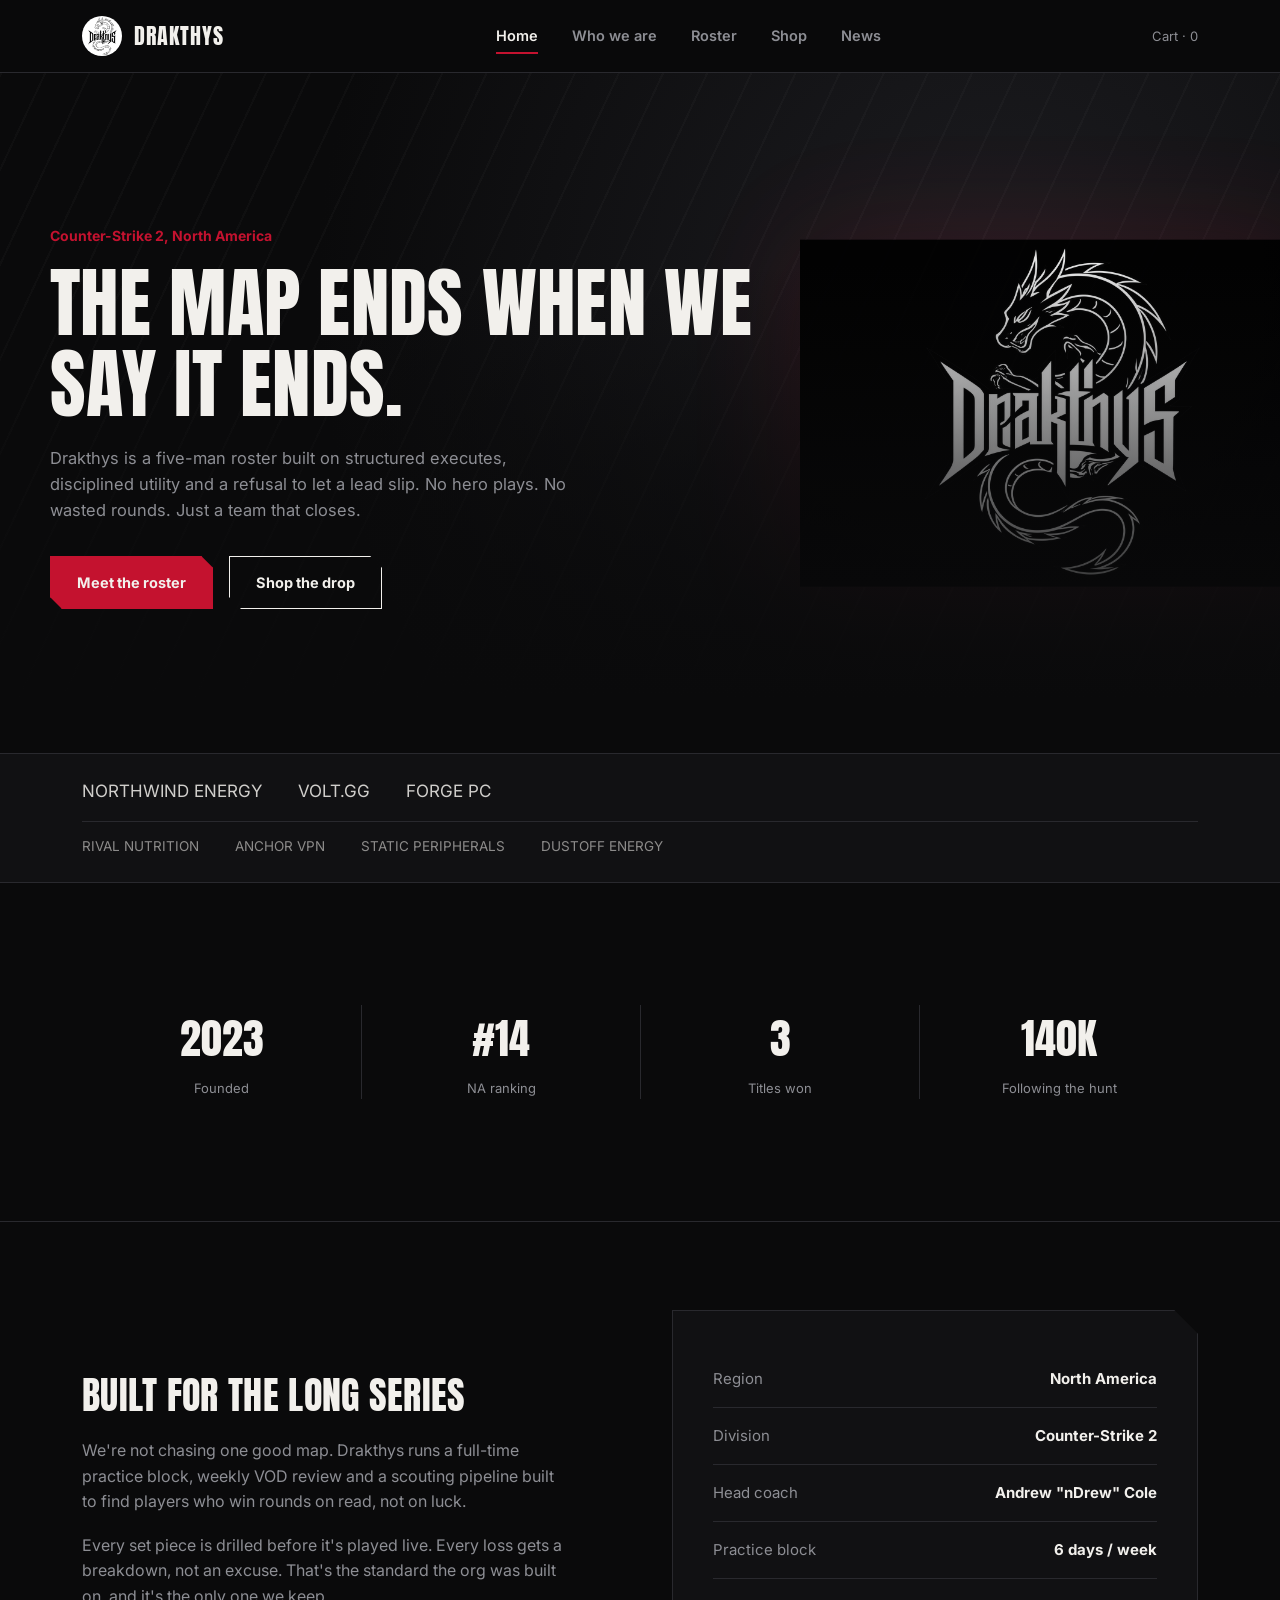
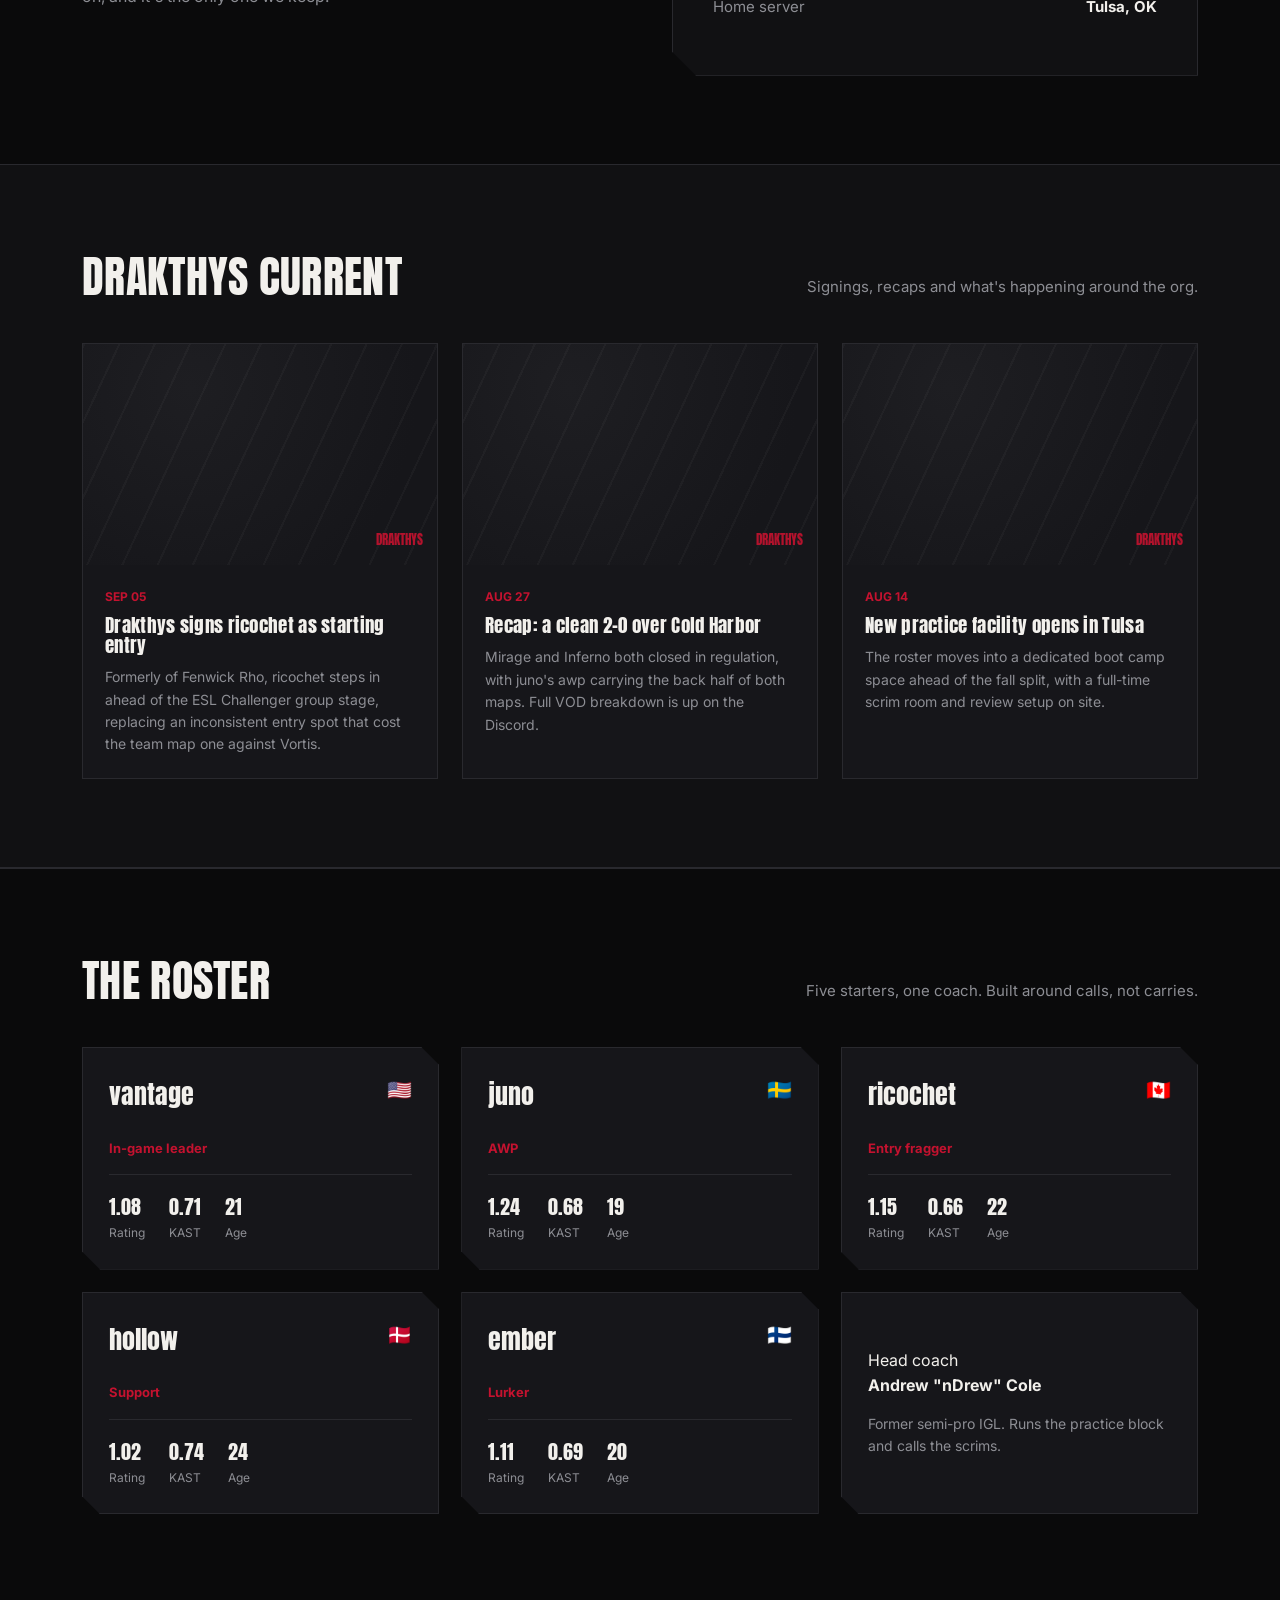
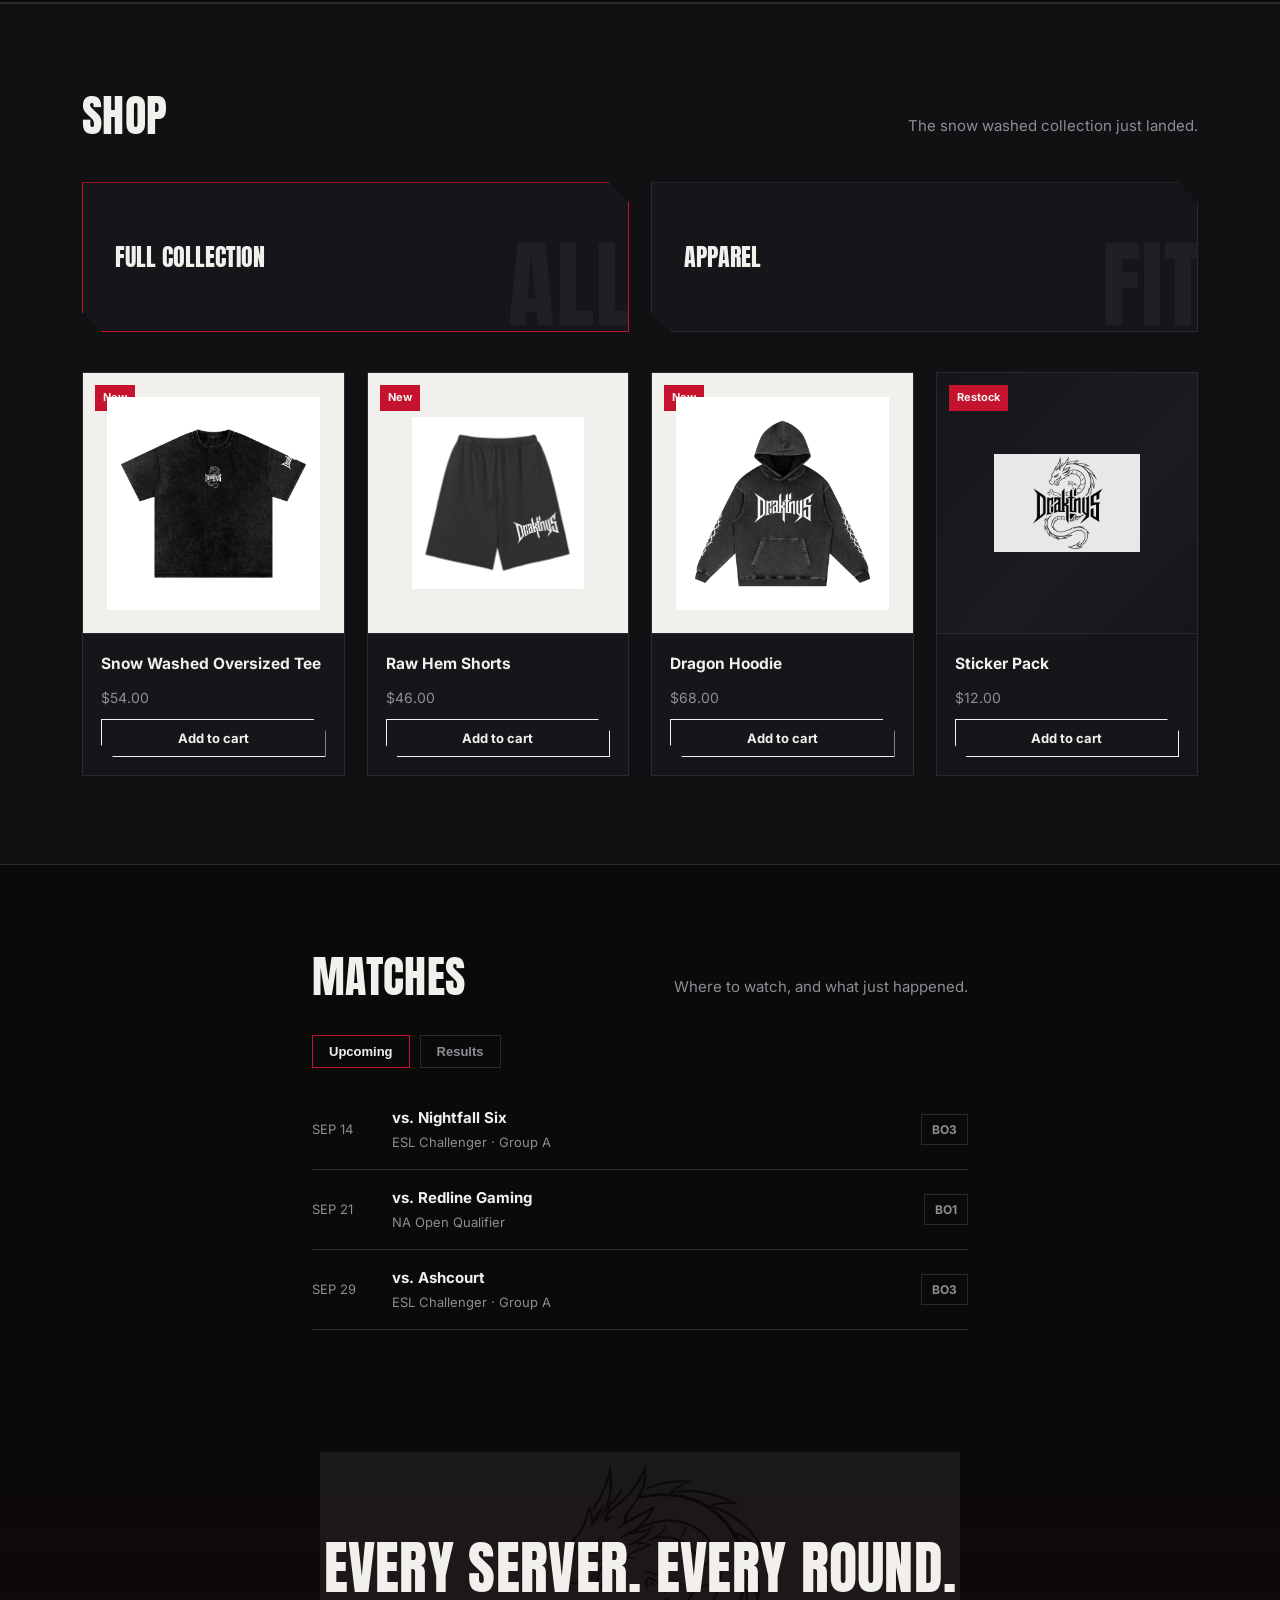
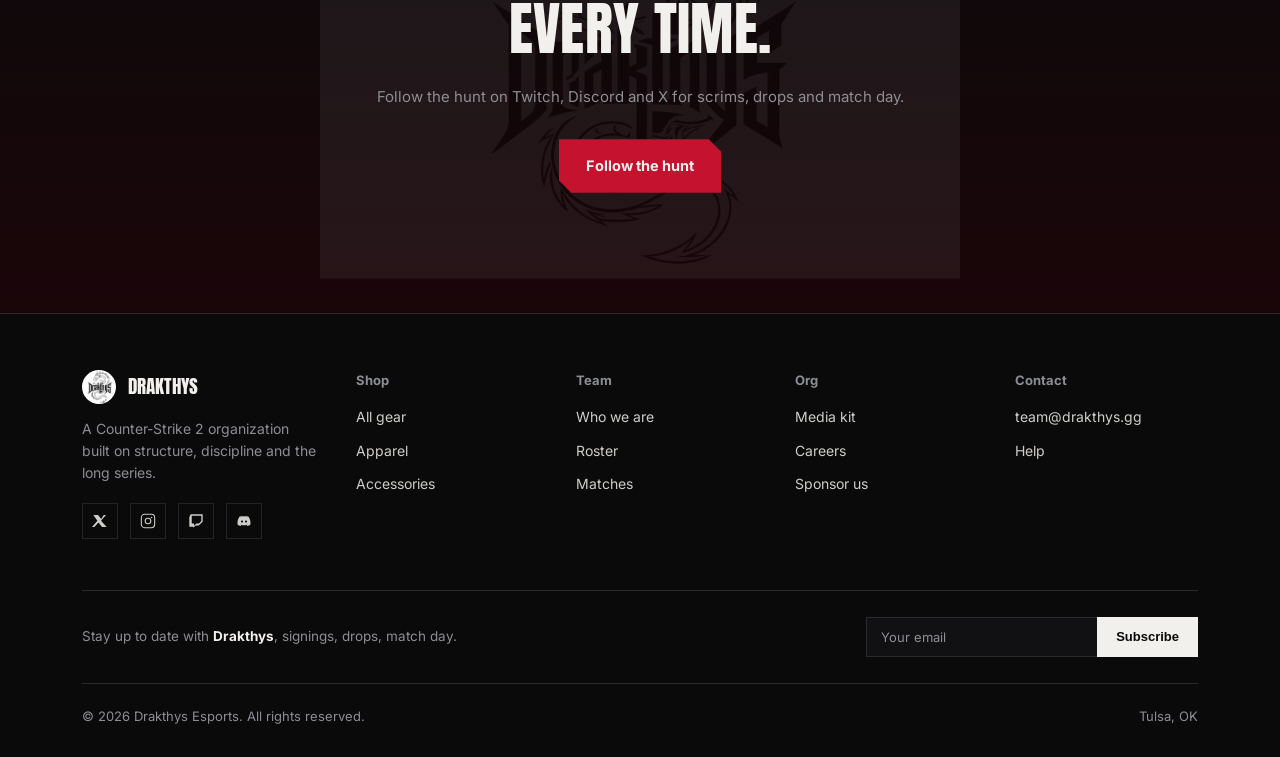
==== index.html @ af1bc524 "Add Drakthys esports site: standalone preview + GHL-ready snippet - index.html: full self-contained " ====
<!DOCTYPE html>
<html lang="en">
<head>
<meta charset="UTF-8">
<meta name="viewport" content="width=device-width, initial-scale=1.0">
<title>Drakthys | Counter-Strike 2 Esports</title>
<meta name="description" content="Drakthys is a North American Counter-Strike 2 esports organization built on structure, discipline and the long series.">
<link rel="preconnect" href="https://fonts.googleapis.com">
<link rel="preconnect" href="https://fonts.gstatic.com" crossorigin>
<link href="https://fonts.googleapis.com/css2?family=Anton&family=Inter:ital,wght@0,400;0,600;0,700;0,800;1,400&display=swap" rel="stylesheet">
<style>
:root{
    --black: #0a0a0b;
    --panel: #111113;
    --panel-2: #16161a;
    --panel-3: #1c1c20;
    --line: #29292e;
    --white: #f2f0ec;
    --mute: #8d8e94;
    --crimson: #c4122f;
    --crimson-dim: #7c0d1f;
    --green: #4ac07a;
  }
  *{margin:0;padding:0;box-sizing:border-box;}
  html{scroll-behavior:smooth;}
  body{background:var(--black);color:var(--white);font-family:'Inter',sans-serif;font-weight:400;line-height:1.6;-webkit-font-smoothing:antialiased;}
  img{max-width:100%;display:block;}
  a{color:inherit;text-decoration:none;}
  .wrap{max-width:1180px;margin:0 auto;padding:0 32px;}
  h1,h2,h3{font-family:'Anton',sans-serif;font-weight:400;letter-spacing:0.3px;line-height:1.05;}

  .btn{display:inline-flex;align-items:center;gap:10px;padding:14px 26px;font-family:'Inter',sans-serif;font-weight:700;font-size:14.5px;border:1px solid var(--white);color:var(--white);background:transparent;clip-path:polygon(0 0, calc(100% - 12px) 0, 100% 12px, 100% 100%, 12px 100%, 0 calc(100% - 12px));cursor:pointer;transition:background .18s ease, color .18s ease, border-color .18s ease;}
  .btn:hover{background:var(--white);color:var(--black);}
  .btn.solid{background:var(--crimson);border-color:var(--crimson);color:var(--white);}
  .btn.solid:hover{background:#a30f27;border-color:#a30f27;color:var(--white);}
  .btn.small{padding:10px 18px;font-size:13px;}

  /* ---------- NAV ---------- */
  header{position:sticky;top:0;z-index:100;background:rgba(10,10,11,0.92);backdrop-filter:blur(6px);border-bottom:1px solid var(--line);}
  .nav{display:flex;align-items:center;justify-content:space-between;padding:16px 32px;max-width:1180px;margin:0 auto;}
  .brand{display:flex;align-items:center;gap:12px;}
  .brand img{height:40px;width:40px;object-fit:cover;border-radius:50%;filter:invert(1) grayscale(1);}
  .brand span{font-family:'Anton',sans-serif;font-size:22px;letter-spacing:1px;}
  .navlinks{display:flex;align-items:center;gap:34px;}
  .navlinks a{font-size:14.5px;font-weight:600;color:var(--mute);transition:color .15s ease;position:relative;}
  .navlinks a:hover, .navlinks a.active{color:var(--white);}
  .navlinks a.active::after{content:'';position:absolute;left:0;right:0;bottom:-6px;height:2px;background:var(--crimson);}
  .navitem{position:relative;}
  .subnav{
    position:absolute;top:calc(100% + 18px);left:50%;transform:translateX(-50%);
    background:var(--panel);border:1px solid var(--line);min-width:170px;
    opacity:0;pointer-events:none;transition:opacity .15s ease, top .15s ease;
    padding:8px 0;
  }
  .navitem:hover .subnav{opacity:1;pointer-events:auto;top:calc(100% + 10px);}
  .subnav a{display:block;padding:10px 18px;font-size:13.5px;color:var(--mute);}
  .subnav a:hover{color:var(--white);background:var(--panel-2);}
  .navcta{display:flex;align-items:center;gap:16px;}
  .cart-count{font-size:13px;color:var(--mute);}
  .burger{display:none;flex-direction:column;gap:5px;background:none;border:none;cursor:pointer;padding:6px;}
  .burger span{width:24px;height:2px;background:var(--white);display:block;}

  /* ---------- HERO (single full-bleed banner) ---------- */
  .hero{position:relative;border-bottom:1px solid var(--line);overflow:hidden;min-height:520px;display:flex;align-items:flex-end;}
  .hero-bg{position:absolute;inset:0;background:radial-gradient(circle at 78% 32%, #1c1c20 0%, var(--black) 62%);}
  .hero-bg::before{content:'';position:absolute;inset:0;background:repeating-linear-gradient(115deg, rgba(242,240,236,0.025) 0 2px, transparent 2px 40px);}
  .hero-emblem{position:absolute;top:50%;right:-40px;transform:translateY(-50%);width:520px;opacity:.9;filter:drop-shadow(0 0 60px rgba(196,18,47,0.18));}
  .hero-scrim{position:absolute;inset:0;background:linear-gradient(0deg, var(--black) 8%, rgba(10,10,11,0.55) 42%, transparent 72%);}
  .hero-content{position:relative;z-index:2;padding:64px 0 56px;width:100%;}
  .hero-content p.kicker{color:var(--crimson);font-weight:700;font-size:14px;margin-bottom:16px;}
  .hero-content h1{font-size:clamp(38px, 6vw, 78px);text-transform:uppercase;max-width:720px;}
  .hero-content p.lede{margin-top:20px;max-width:520px;color:var(--mute);font-size:16.5px;}
  .hero-actions{display:flex;gap:16px;margin-top:32px;flex-wrap:wrap;}

  /* ---------- PARTNER STRIP (two-tier) ---------- */
  .partners{border-bottom:1px solid var(--line);background:var(--panel);padding:24px 0;}
  .partners .wrap{display:flex;flex-direction:column;gap:16px;}
  .partner-tier{display:flex;align-items:center;gap:36px;flex-wrap:wrap;}
  .partner-tier.primary span{font-size:17px;opacity:.85;}
  .partner-tier.secondary span{font-size:13.5px;opacity:.55;}
  .partner-row span{font-family:'Anton',sans-serif;letter-spacing:1px;color:var(--mute);transition:opacity .15s ease, color .15s ease;}
  .partner-tier span:hover{opacity:1;color:var(--white);}
  .partner-tier.secondary{border-top:1px solid var(--line);padding-top:14px;}

  /* ---------- STAT STRIP ---------- */
  .stats{border-bottom:1px solid var(--line);}
  .stats .wrap{display:grid;grid-template-columns:repeat(4,1fr);padding:34px 32px;}
  .stat{text-align:center;border-left:1px solid var(--line);padding:0 12px;}
  .stat:first-child{border-left:none;}
  .stat .num{font-family:'Anton',sans-serif;font-size:clamp(28px,3.4vw,42px);color:var(--white);}
  .stat .lbl{color:var(--mute);font-size:13px;margin-top:6px;}

  section{padding:88px 0;}
  .sec-head{display:flex;justify-content:space-between;align-items:flex-end;gap:24px;margin-bottom:44px;flex-wrap:wrap;}
  .sec-head h2{font-size:clamp(30px,3.6vw,44px);text-transform:uppercase;}
  .sec-head p{color:var(--mute);max-width:420px;font-size:15px;}

  /* ---------- ABOUT ---------- */
  .about .wrap{display:grid;grid-template-columns:1fr 1fr;gap:64px;align-items:center;}
  .about-text p{color:var(--mute);margin-bottom:18px;font-size:16px;max-width:480px;}
  .about-text p:last-of-type{margin-bottom:0;}
  .about-panel{background:var(--panel);border:1px solid var(--line);padding:40px;clip-path:polygon(0 0, calc(100% - 24px) 0, 100% 24px, 100% 100%, 24px 100%, 0 calc(100% - 24px));}
  .about-panel ul{list-style:none;}
  .about-panel li{display:flex;justify-content:space-between;padding:16px 0;border-bottom:1px solid var(--line);font-size:15px;}
  .about-panel li:last-child{border-bottom:none;}
  .about-panel li span:first-child{color:var(--mute);}
  .about-panel li span:last-child{font-weight:700;}

  /* ---------- NEWS (magazine cards) ---------- */
  .news{background:var(--panel);border-top:1px solid var(--line);border-bottom:1px solid var(--line);}
  .news-grid{display:grid;grid-template-columns:repeat(3,1fr);gap:24px;}
  .news-card{background:var(--panel-2);border:1px solid var(--line);overflow:hidden;transition:transform .18s ease, border-color .18s ease;}
  .news-card:hover{transform:translateY(-4px);border-color:var(--crimson);}
  .news-img{aspect-ratio:16/10;position:relative;background:radial-gradient(circle at 30% 20%, #1e1e22, var(--panel-2) 75%);overflow:hidden;}
  .news-img::before{content:'';position:absolute;inset:0;background:repeating-linear-gradient(115deg, rgba(242,240,236,0.03) 0 2px, transparent 2px 32px);}
  .news-img .mark{position:absolute;bottom:14px;right:14px;font-family:'Anton',sans-serif;font-size:13px;color:var(--crimson);opacity:.9;}
  .news-body{padding:22px;}
  .news-body .date{color:var(--crimson);font-size:12px;font-weight:700;margin-bottom:10px;}
  .news-body h3{font-size:19px;text-transform:none;margin-bottom:10px;}
  .news-body p{color:var(--mute);font-size:14px;}

  /* ---------- ROSTER ---------- */
  .roster{border-top:1px solid var(--line);border-bottom:1px solid var(--line);}
  .roster-grid{display:grid;grid-template-columns:repeat(3,1fr);gap:22px;}
  .player{background:var(--panel-2);border:1px solid var(--line);padding:26px;clip-path:polygon(0 0, calc(100% - 18px) 0, 100% 18px, 100% 100%, 18px 100%, 0 calc(100% - 18px));transition:border-color .18s ease, transform .18s ease;}
  .player:hover{border-color:var(--crimson);transform:translateY(-3px);}
  .player-top{display:flex;justify-content:space-between;align-items:flex-start;margin-bottom:22px;}
  .player-tag{font-family:'Anton',sans-serif;font-size:26px;}
  .player-flag{font-size:20px;}
  .player-role{color:var(--crimson);font-size:13px;font-weight:700;margin-bottom:16px;}
  .player-stats{display:flex;gap:24px;border-top:1px solid var(--line);padding-top:16px;}
  .player-stats div span{display:block;}
  .player-stats .v{font-family:'Anton',sans-serif;font-size:20px;}
  .player-stats .k{color:var(--mute);font-size:12px;}

  /* ---------- SHOP (category tiles + grid) ---------- */
  .shop{background:var(--panel);border-top:1px solid var(--line);border-bottom:1px solid var(--line);}
  .shop-tiles{display:grid;grid-template-columns:1fr 1fr;gap:22px;margin-bottom:40px;}
  .shop-tile{
    position:relative;height:150px;background:var(--panel-2);border:1px solid var(--line);
    display:flex;align-items:center;padding:0 32px;cursor:pointer;overflow:hidden;
    clip-path:polygon(0 0, calc(100% - 20px) 0, 100% 20px, 100% 100%, 20px 100%, 0 calc(100% - 20px));
    transition:border-color .18s ease;
  }
  .shop-tile:hover, .shop-tile.active{border-color:var(--crimson);}
  .shop-tile span.wm{position:absolute;right:-6px;bottom:-30px;font-family:'Anton',sans-serif;font-size:96px;color:var(--line);opacity:.5;letter-spacing:1px;user-select:none;}
  .shop-tile span.label{position:relative;z-index:1;font-family:'Anton',sans-serif;font-size:24px;text-transform:uppercase;}
  .shop-grid{display:grid;grid-template-columns:repeat(4,1fr);gap:22px;}
  .product{background:var(--panel-2);border:1px solid var(--line);overflow:hidden;display:flex;flex-direction:column;transition:opacity .2s ease;}
  .product.hide{display:none;}
  .product-img{aspect-ratio:1/1;background:linear-gradient(135deg, var(--panel-2) 0%, #1c1c20 60%, var(--panel-2) 100%);display:flex;align-items:center;justify-content:center;border-bottom:1px solid var(--line);position:relative;}
  .product-img img{width:56%;opacity:.9;filter:invert(1) grayscale(1);}
  .product-tag{position:absolute;top:12px;left:12px;background:var(--crimson);color:var(--white);font-size:11px;font-weight:700;padding:4px 8px;}
  .product-info{padding:18px;display:flex;flex-direction:column;gap:10px;flex:1;}
  .product-info h4{font-size:15.5px;font-weight:700;}
  .product-info .price{color:var(--mute);font-size:14px;}
  .product-info .btn{margin-top:auto;justify-content:center;width:100%;}
  .product-img.photo{background:var(--white);}
  .product-img.photo .swap-wrap{position:relative;width:82%;height:82%;}
  .product-img.photo .swap-wrap img{position:absolute;inset:0;width:100%;height:100%;object-fit:contain;filter:none;opacity:1;transition:opacity .3s ease;}
  .product-img.photo .swap-wrap img.back{opacity:0;}
  .product-img.photo:hover .swap-wrap img.front{opacity:0;}
  .product-img.photo:hover .swap-wrap img.back{opacity:1;}

  /* ---------- MATCHES ---------- */
  .matches .wrap{max-width:720px;}
  .match-tabs{display:flex;gap:10px;margin-bottom:22px;}
  .match-tab{background:none;border:1px solid var(--line);color:var(--mute);font-size:13px;font-weight:700;padding:8px 16px;cursor:pointer;transition:border-color .15s ease, color .15s ease;}
  .match-tab.active{border-color:var(--crimson);color:var(--white);}
  .match-panel{display:none;}
  .match-panel.active{display:block;}
  .m-row{display:grid;grid-template-columns:auto 1fr auto;gap:16px;align-items:center;padding:16px 0;border-bottom:1px solid var(--line);}
  .m-date{color:var(--mute);font-size:13px;width:64px;}
  .m-mid .opp{font-weight:700;font-size:15px;}
  .m-mid .evt{color:var(--mute);font-size:13px;margin-top:2px;}
  .m-score{font-family:'Anton',sans-serif;font-size:18px;}
  .m-score.win{color:var(--green);}
  .m-score.loss{color:var(--crimson);}
  .m-tag{font-size:12px;font-weight:700;padding:5px 10px;border:1px solid var(--line);color:var(--mute);}

  /* ---------- CLOSING STATEMENT BAND ---------- */
  .statement{
    position:relative;text-align:center;padding:120px 0;overflow:hidden;
    background:linear-gradient(180deg, var(--black) 0%, #1a0509 100%);
    border-bottom:1px solid var(--line);
  }
  .statement img{
    position:absolute;top:50%;left:50%;transform:translate(-50%,-50%);
    width:640px;opacity:.06;filter:invert(1) grayscale(1);pointer-events:none;
  }
  .statement h2{position:relative;z-index:1;font-size:clamp(30px,5vw,58px);text-transform:uppercase;max-width:760px;margin:0 auto 26px;}
  .statement p{position:relative;z-index:1;color:var(--mute);font-size:15px;margin-bottom:30px;}
  .statement .btn{position:relative;z-index:1;}

  /* ---------- FOOTER ---------- */
  footer{padding:56px 0 0;}
  .foot-top{display:grid;grid-template-columns:1.3fr 1fr 1fr 1fr 1fr;gap:36px;padding-bottom:40px;border-bottom:1px solid var(--line);}
  .foot-brand{display:flex;align-items:center;gap:12px;margin-bottom:14px;}
  .foot-brand img{height:34px;width:34px;border-radius:50%;object-fit:cover;filter:invert(1) grayscale(1);}
  .foot-brand span{font-family:'Anton',sans-serif;font-size:19px;}
  .foot-col p.h{font-weight:700;font-size:13px;margin-bottom:16px;color:var(--mute);}
  .foot-col a{display:block;font-size:14px;color:var(--white);opacity:.85;margin-bottom:11px;}
  .foot-col a:hover{opacity:1;color:var(--crimson);}
  .foot-desc{color:var(--mute);font-size:14px;max-width:260px;}
  .social-row{display:flex;gap:12px;margin-top:18px;}
  .social-row a{width:36px;height:36px;border:1px solid var(--line);display:flex;align-items:center;justify-content:center;transition:border-color .15s ease;}
  .social-row a:hover{border-color:var(--crimson);}
  .foot-news{
    display:flex;justify-content:space-between;align-items:center;gap:20px;
    padding:26px 0;border-bottom:1px solid var(--line);flex-wrap:wrap;
  }
  .foot-news p{font-size:13.5px;color:var(--mute);}
  .foot-news p strong{color:var(--white);}
  .foot-news-form{display:flex;gap:0;min-width:260px;}
  .foot-news-form input{flex:1;padding:11px 14px;border:1px solid var(--line);border-right:none;background:var(--panel);color:var(--white);font-family:'Inter',sans-serif;font-size:13px;}
  .foot-news-form input::placeholder{color:var(--mute);}
  .foot-news-form button{padding:0 18px;border:1px solid var(--white);background:var(--white);color:var(--black);font-weight:800;font-size:13px;cursor:pointer;}
  .foot-bottom{display:flex;justify-content:space-between;align-items:center;padding:22px 0 30px;color:var(--mute);font-size:13px;flex-wrap:wrap;gap:10px;}

  @media (max-width: 940px){
    .foot-top{grid-template-columns:1fr 1fr 1fr;}
    .hero{min-height:auto;}
    .hero-emblem{width:340px;opacity:.5;}
  }
  @media (max-width: 880px){
    .navlinks{position:absolute;top:100%;left:0;right:0;background:var(--black);flex-direction:column;align-items:flex-start;gap:0;border-top:1px solid var(--line);max-height:0;overflow:hidden;transition:max-height .25s ease;}
    .navlinks.open{max-height:400px;}
    .navlinks a{padding:16px 32px;width:100%;border-bottom:1px solid var(--line);}
    .navitem .subnav{position:static;opacity:1;pointer-events:auto;border:none;transform:none;padding:0 0 0 16px;background:none;}
    .burger{display:flex;}
    .about .wrap{grid-template-columns:1fr;}
    .roster-grid{grid-template-columns:1fr;}
    .news-grid{grid-template-columns:1fr;}
    .shop-tiles{grid-template-columns:1fr;}
    .shop-grid{grid-template-columns:repeat(2,1fr);}
    .foot-top{grid-template-columns:1fr 1fr;}
    .foot-news{flex-direction:column;align-items:flex-start;}
  }
  @media (max-width: 520px){
    .shop-grid{grid-template-columns:1fr;}
    .foot-top{grid-template-columns:1fr;}
    .wrap{padding:0 20px;}
    .partner-tier{gap:22px;}
  }
</style>
</head>
<body>
<header>
  <nav class="nav">
    <a href="#top" class="brand">
      <img src="[data-uri]" alt="Drakthys logo">
      <span>DRAKTHYS</span>
    </a>
    <div class="navlinks" id="navlinks">
      <a href="#top" class="active">Home</a>
      <a href="#about">Who we are</a>
      <a href="#roster">Roster</a>
      <div class="navitem">
        <a href="#shop">Shop</a>
        <div class="subnav">
          <a href="#shop" onclick="filterShop('apparel')">Apparel</a>
          <a href="#shop" onclick="filterShop('accessories')">Accessories</a>
        </div>
      </div>
      <a href="#news">News</a>
    </div>
    <div class="navcta">
      <span class="cart-count" id="cartCount">Cart · 0</span>
      <button class="burger" id="burger" aria-label="Menu"><span></span><span></span><span></span></button>
    </div>
  </nav>
</header>

<main id="top">

  <section class="hero">
    <div class="hero-bg"></div>
    <img class="hero-emblem" src="[data-uri]" alt="Drakthys dragon emblem">
    <div class="hero-scrim"></div>
    <div class="hero-content wrap">
      <p class="kicker">Counter-Strike 2, North America</p>
      <h1>The map ends when we say it ends.</h1>
      <p class="lede">Drakthys is a five-man roster built on structured executes, disciplined utility and a refusal to let a lead slip. No hero plays. No wasted rounds. Just a team that closes.</p>
      <div class="hero-actions">
        <a href="#roster" class="btn solid">Meet the roster</a>
        <a href="#shop" class="btn">Shop the drop</a>
      </div>
    </div>
  </section>

  <section class="partners">
    <div class="wrap">
      <div class="partner-tier primary">
        <span>NORTHWIND ENERGY</span>
        <span>VOLT.GG</span>
        <span>FORGE PC</span>
      </div>
      <div class="partner-tier secondary">
        <span>RIVAL NUTRITION</span>
        <span>ANCHOR VPN</span>
        <span>STATIC PERIPHERALS</span>
        <span>DUSTOFF ENERGY</span>
      </div>
    </div>
  </section>

  <section class="stats">
    <div class="wrap">
      <div class="stat"><div class="num">2023</div><div class="lbl">Founded</div></div>
      <div class="stat"><div class="num">#14</div><div class="lbl">NA ranking</div></div>
      <div class="stat"><div class="num">3</div><div class="lbl">Titles won</div></div>
      <div class="stat"><div class="num">140K</div><div class="lbl">Following the hunt</div></div>
    </div>
  </section>

  <section class="about" id="about">
    <div class="wrap">
      <div class="about-text">
        <h2 style="text-transform:uppercase;font-size:clamp(28px,3.4vw,38px);margin-bottom:22px;">Built for the long series</h2>
        <p>We're not chasing one good map. Drakthys runs a full-time practice block, weekly VOD review and a scouting pipeline built to find players who win rounds on read, not on luck.</p>
        <p>Every set piece is drilled before it's played live. Every loss gets a breakdown, not an excuse. That's the standard the org was built on, and it's the only one we keep.</p>
      </div>
      <div class="about-panel">
        <ul>
          <li><span>Region</span><span>North America</span></li>
          <li><span>Division</span><span>Counter-Strike 2</span></li>
          <li><span>Head coach</span><span>Andrew "nDrew" Cole</span></li>
          <li><span>Practice block</span><span>6 days / week</span></li>
          <li><span>Home server</span><span>Tulsa, OK</span></li>
        </ul>
      </div>
    </div>
  </section>

  <section class="news" id="news">
    <div class="wrap">
      <div class="sec-head">
        <h2>Drakthys current</h2>
        <p>Signings, recaps and what's happening around the org.</p>
      </div>
      <div class="news-grid">
        <div class="news-card">
          <div class="news-img"><span class="mark">DRAKTHYS</span></div>
          <div class="news-body">
            <div class="date">SEP 05</div>
            <h3>Drakthys signs ricochet as starting entry</h3>
            <p>Formerly of Fenwick Rho, ricochet steps in ahead of the ESL Challenger group stage, replacing an inconsistent entry spot that cost the team map one against Vortis.</p>
          </div>
        </div>
        <div class="news-card">
          <div class="news-img"><span class="mark">DRAKTHYS</span></div>
          <div class="news-body">
            <div class="date">AUG 27</div>
            <h3>Recap: a clean 2-0 over Cold Harbor</h3>
            <p>Mirage and Inferno both closed in regulation, with juno's awp carrying the back half of both maps. Full VOD breakdown is up on the Discord.</p>
          </div>
        </div>
        <div class="news-card">
          <div class="news-img"><span class="mark">DRAKTHYS</span></div>
          <div class="news-body">
            <div class="date">AUG 14</div>
            <h3>New practice facility opens in Tulsa</h3>
            <p>The roster moves into a dedicated boot camp space ahead of the fall split, with a full-time scrim room and review setup on site.</p>
          </div>
        </div>
      </div>
    </div>
  </section>

  <section class="roster" id="roster">
    <div class="wrap">
      <div class="sec-head">
        <h2>The roster</h2>
        <p>Five starters, one coach. Built around calls, not carries.</p>
      </div>
      <div class="roster-grid">
        <div class="player">
          <div class="player-top"><span class="player-tag">vantage</span><span class="player-flag">🇺🇸</span></div>
          <div class="player-role">In-game leader</div>
          <div class="player-stats"><div><span class="v">1.08</span><span class="k">Rating</span></div><div><span class="v">0.71</span><span class="k">KAST</span></div><div><span class="v">21</span><span class="k">Age</span></div></div>
        </div>
        <div class="player">
          <div class="player-top"><span class="player-tag">juno</span><span class="player-flag">🇸🇪</span></div>
          <div class="player-role">AWP</div>
          <div class="player-stats"><div><span class="v">1.24</span><span class="k">Rating</span></div><div><span class="v">0.68</span><span class="k">KAST</span></div><div><span class="v">19</span><span class="k">Age</span></div></div>
        </div>
        <div class="player">
          <div class="player-top"><span class="player-tag">ricochet</span><span class="player-flag">🇨🇦</span></div>
          <div class="player-role">Entry fragger</div>
          <div class="player-stats"><div><span class="v">1.15</span><span class="k">Rating</span></div><div><span class="v">0.66</span><span class="k">KAST</span></div><div><span class="v">22</span><span class="k">Age</span></div></div>
        </div>
        <div class="player">
          <div class="player-top"><span class="player-tag">hollow</span><span class="player-flag">🇩🇰</span></div>
          <div class="player-role">Support</div>
          <div class="player-stats"><div><span class="v">1.02</span><span class="k">Rating</span></div><div><span class="v">0.74</span><span class="k">KAST</span></div><div><span class="v">24</span><span class="k">Age</span></div></div>
        </div>
        <div class="player">
          <div class="player-top"><span class="player-tag">ember</span><span class="player-flag">🇫🇮</span></div>
          <div class="player-role">Lurker</div>
          <div class="player-stats"><div><span class="v">1.11</span><span class="k">Rating</span></div><div><span class="v">0.69</span><span class="k">KAST</span></div><div><span class="v">20</span><span class="k">Age</span></div></div>
        </div>
        <div class="player" style="display:flex;flex-direction:column;justify-content:center;">
          <div class="who">Head coach<br><strong>Andrew "nDrew" Cole</strong></div>
          <p style="color:var(--mute);font-size:14px;margin-top:14px;">Former semi-pro IGL. Runs the practice block and calls the scrims.</p>
        </div>
      </div>
    </div>
  </section>

  <section class="shop" id="shop">
    <div class="wrap">
      <div class="sec-head">
        <h2>Shop</h2>
        <p>The snow washed collection just landed.</p>
      </div>
      <div class="shop-tiles">
        <div class="shop-tile active" data-filter="all" onclick="filterShop('all')">
          <span class="wm">ALL</span><span class="label">Full collection</span>
        </div>
        <div class="shop-tile" data-filter="apparel" onclick="filterShop('apparel')">
          <span class="wm">FIT</span><span class="label">Apparel</span>
        </div>
      </div>
      <div class="shop-grid">
        <div class="product" data-cat="apparel">
          <div class="product-img photo"><span class="product-tag">New</span>
            <div class="swap-wrap">
              <img class="front" src="[data-uri]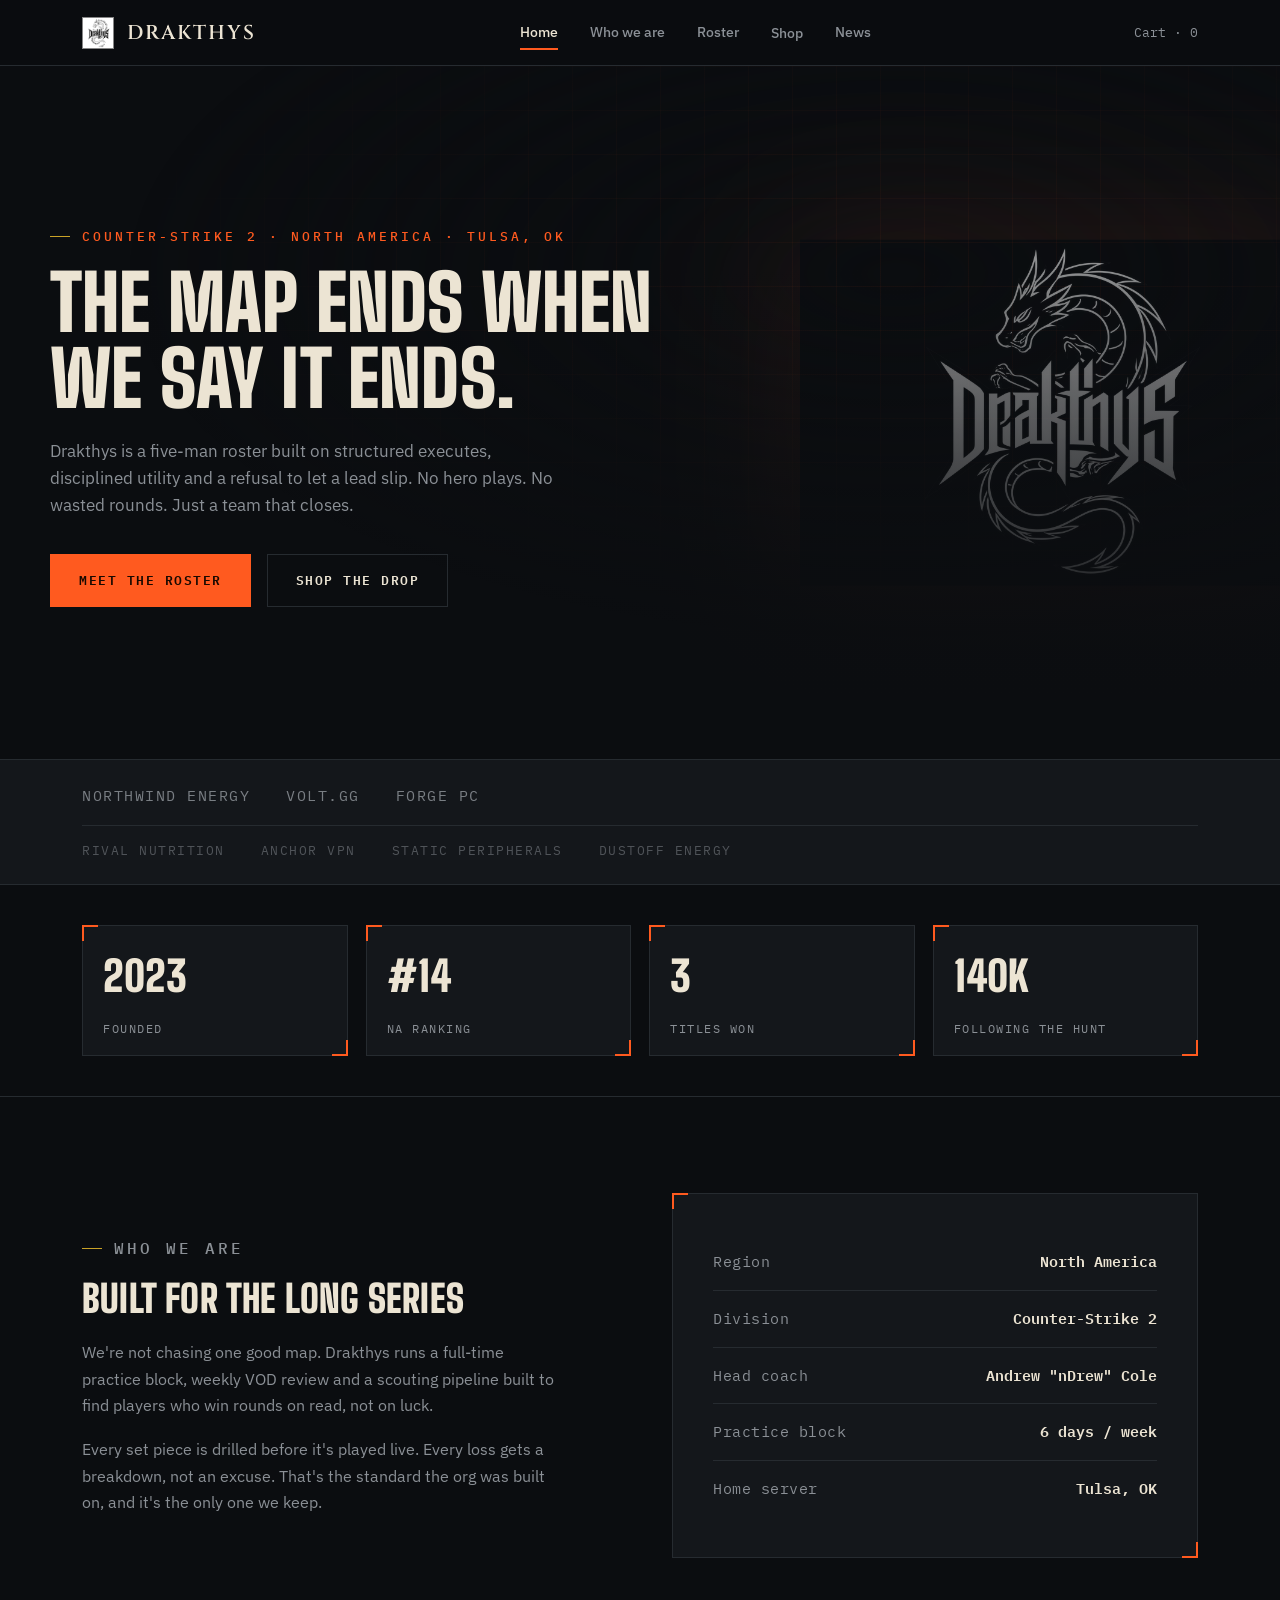
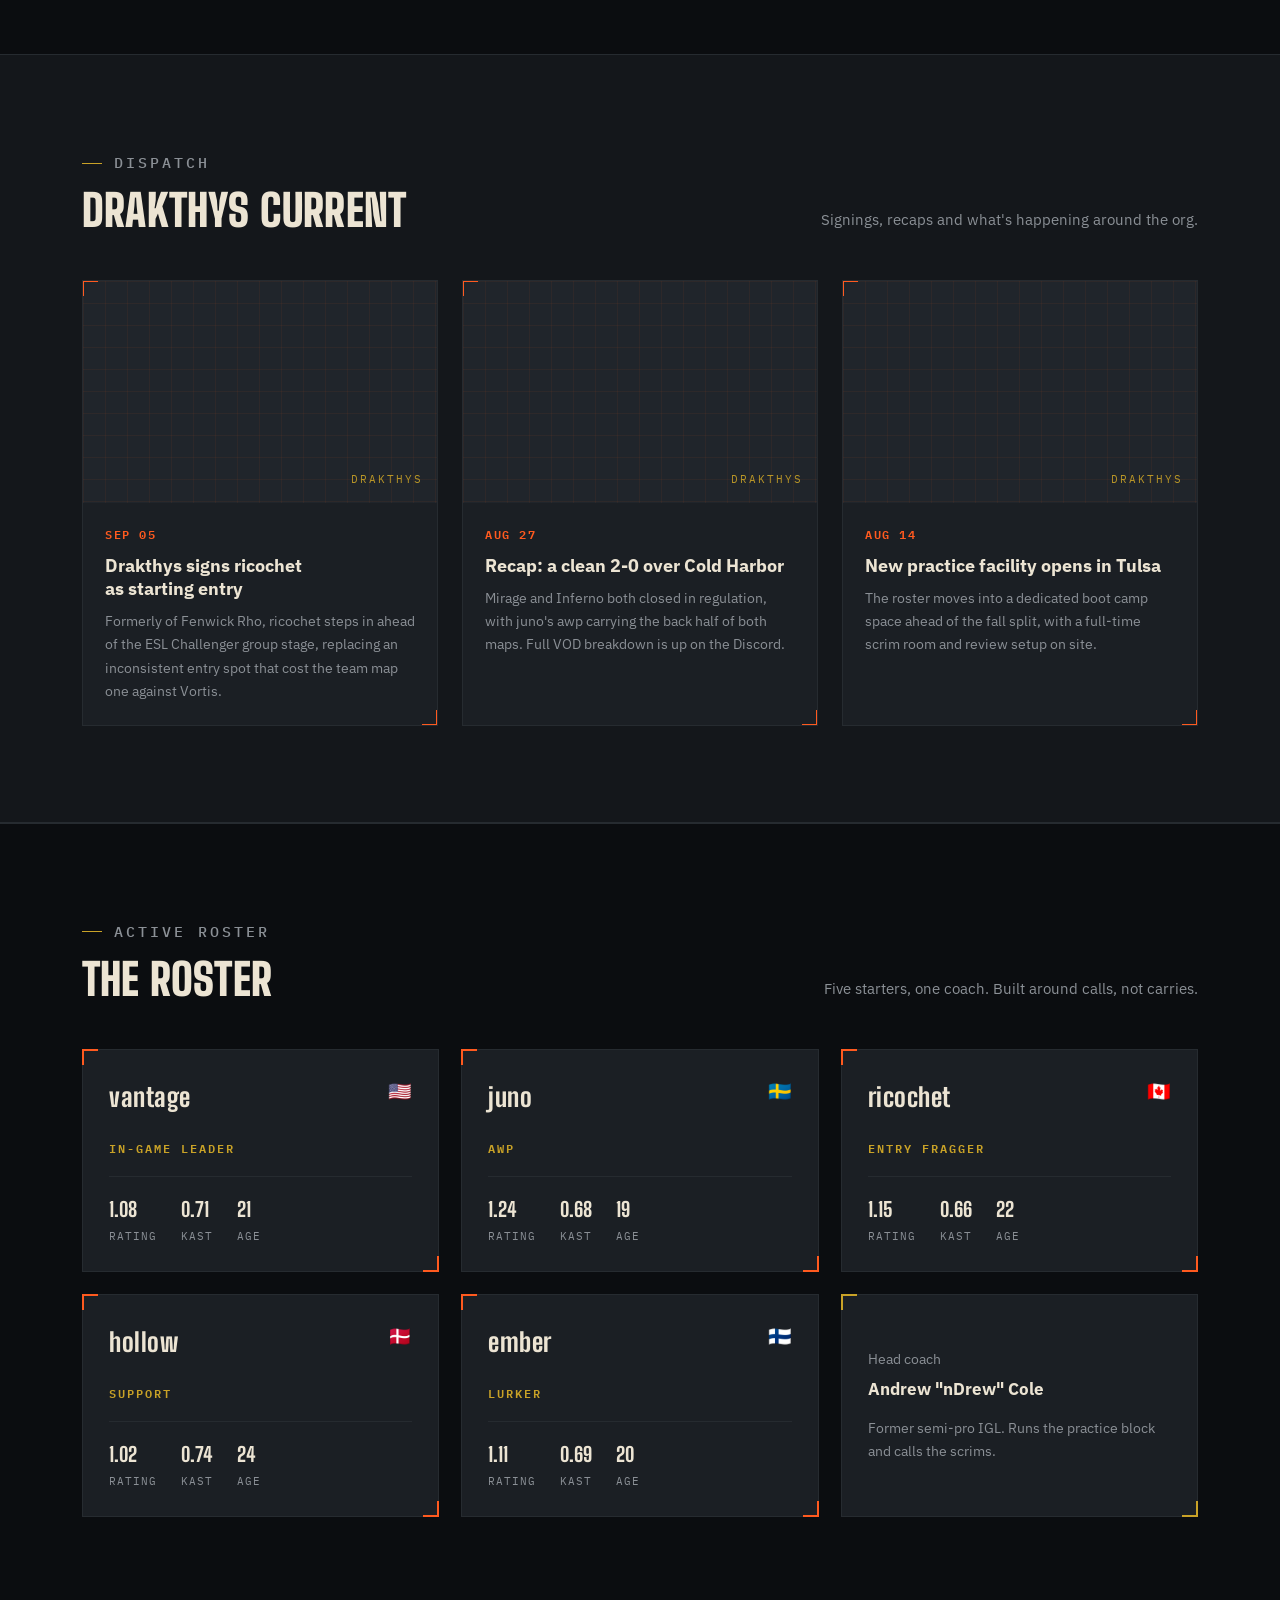
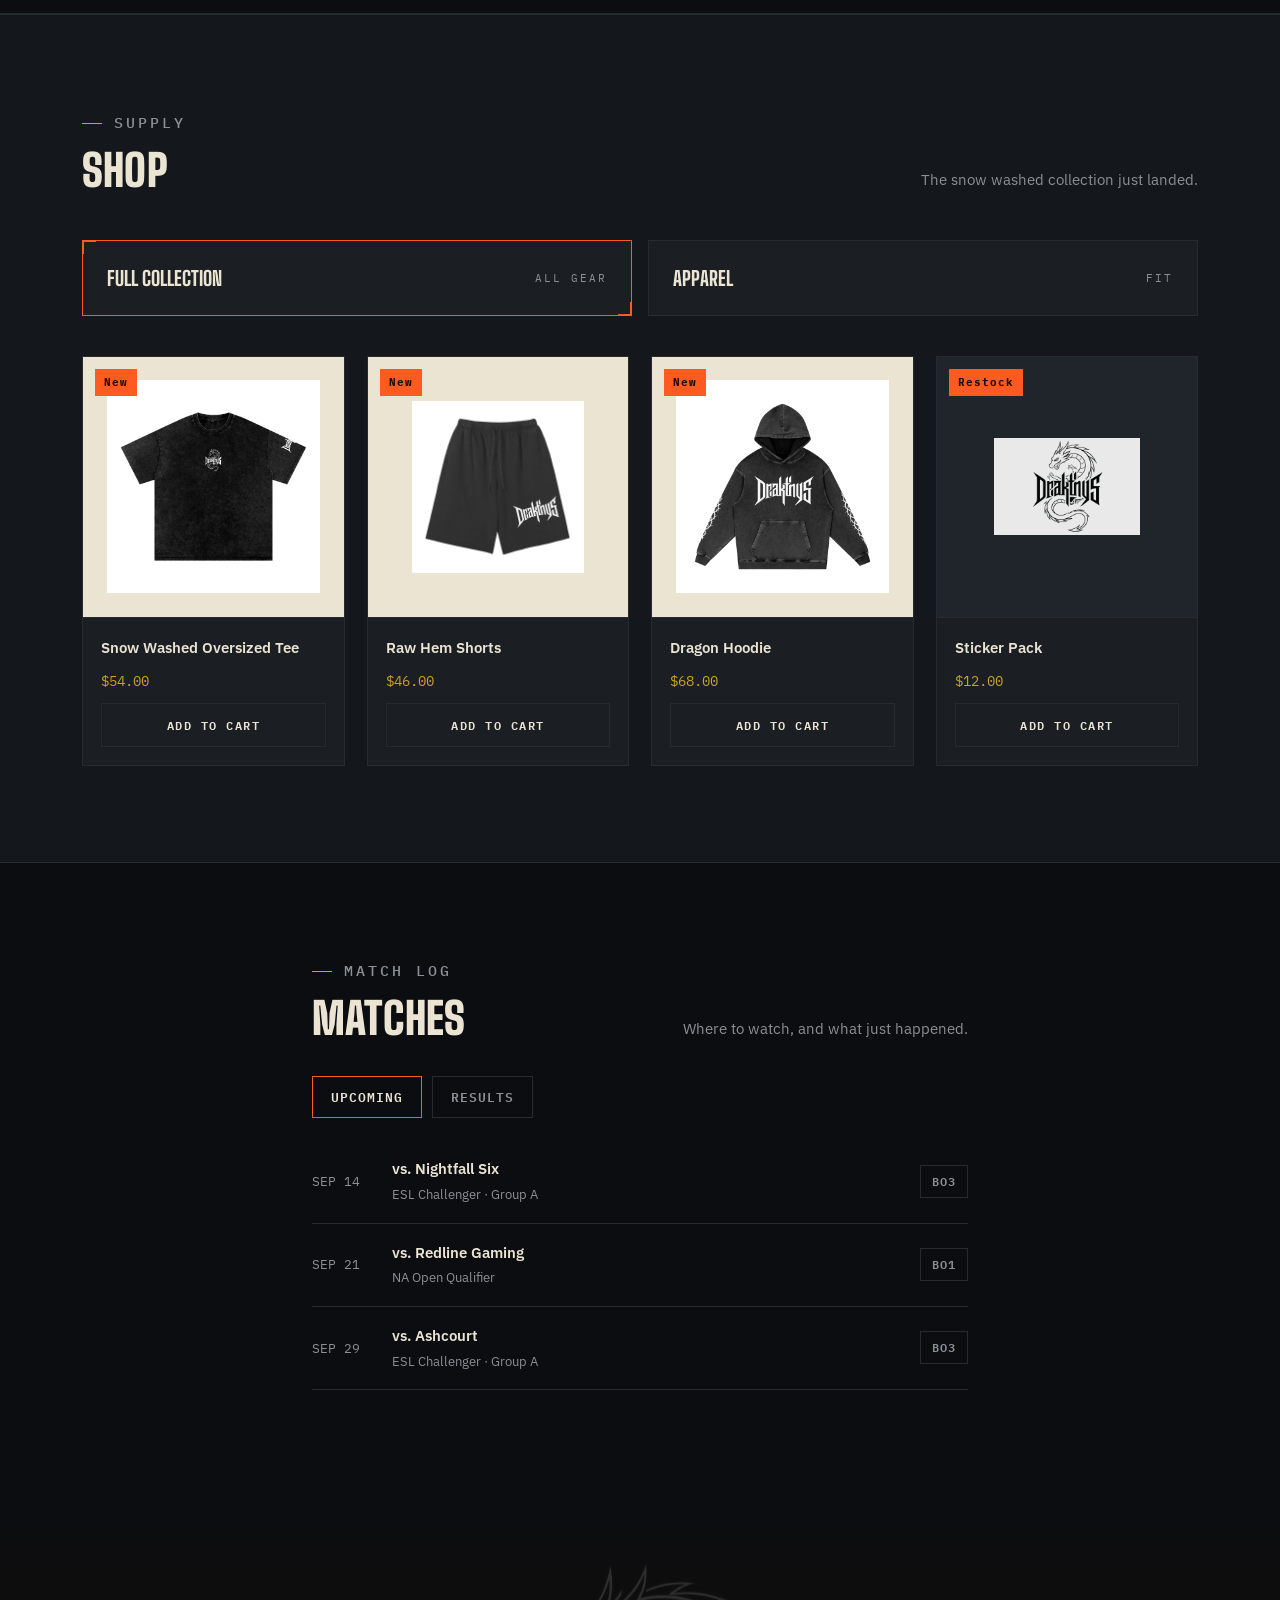
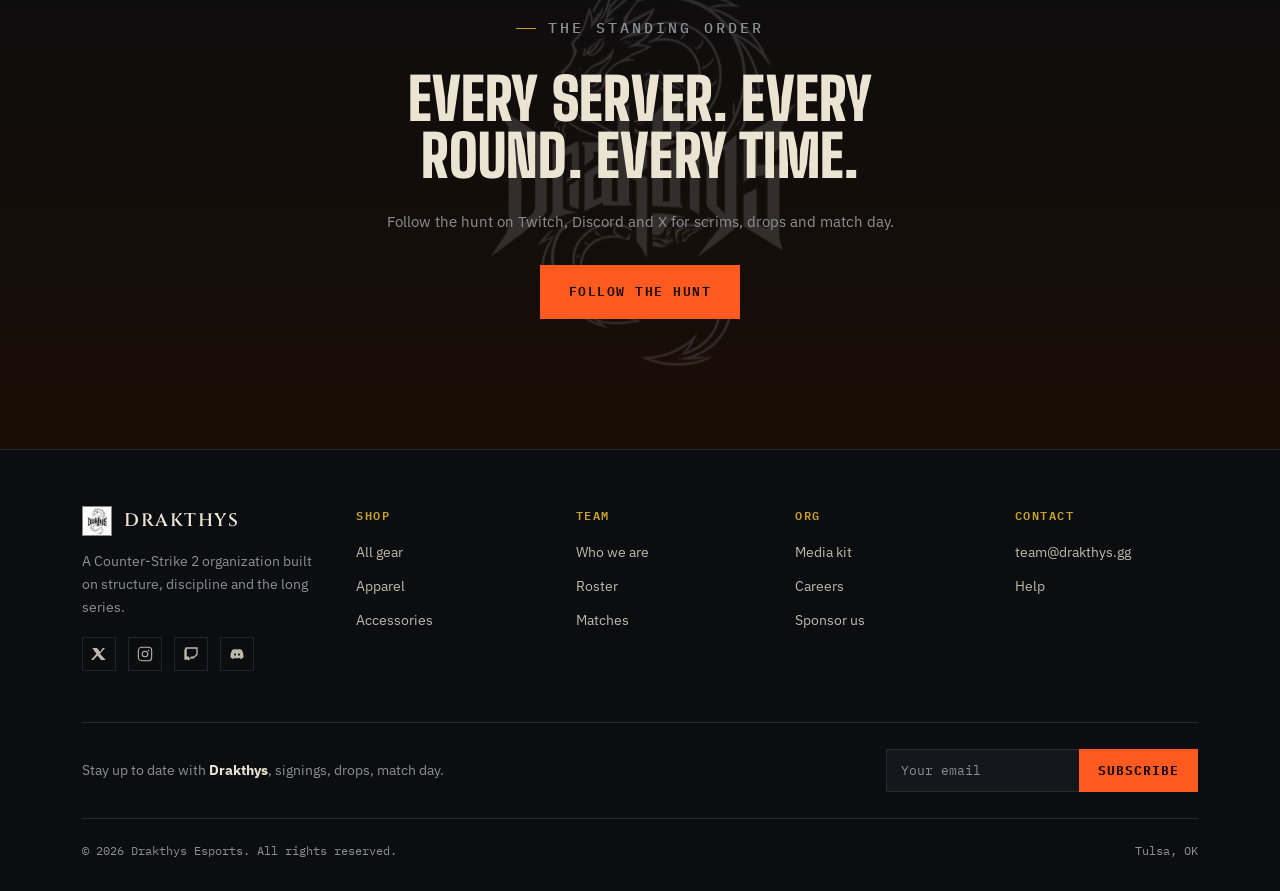
